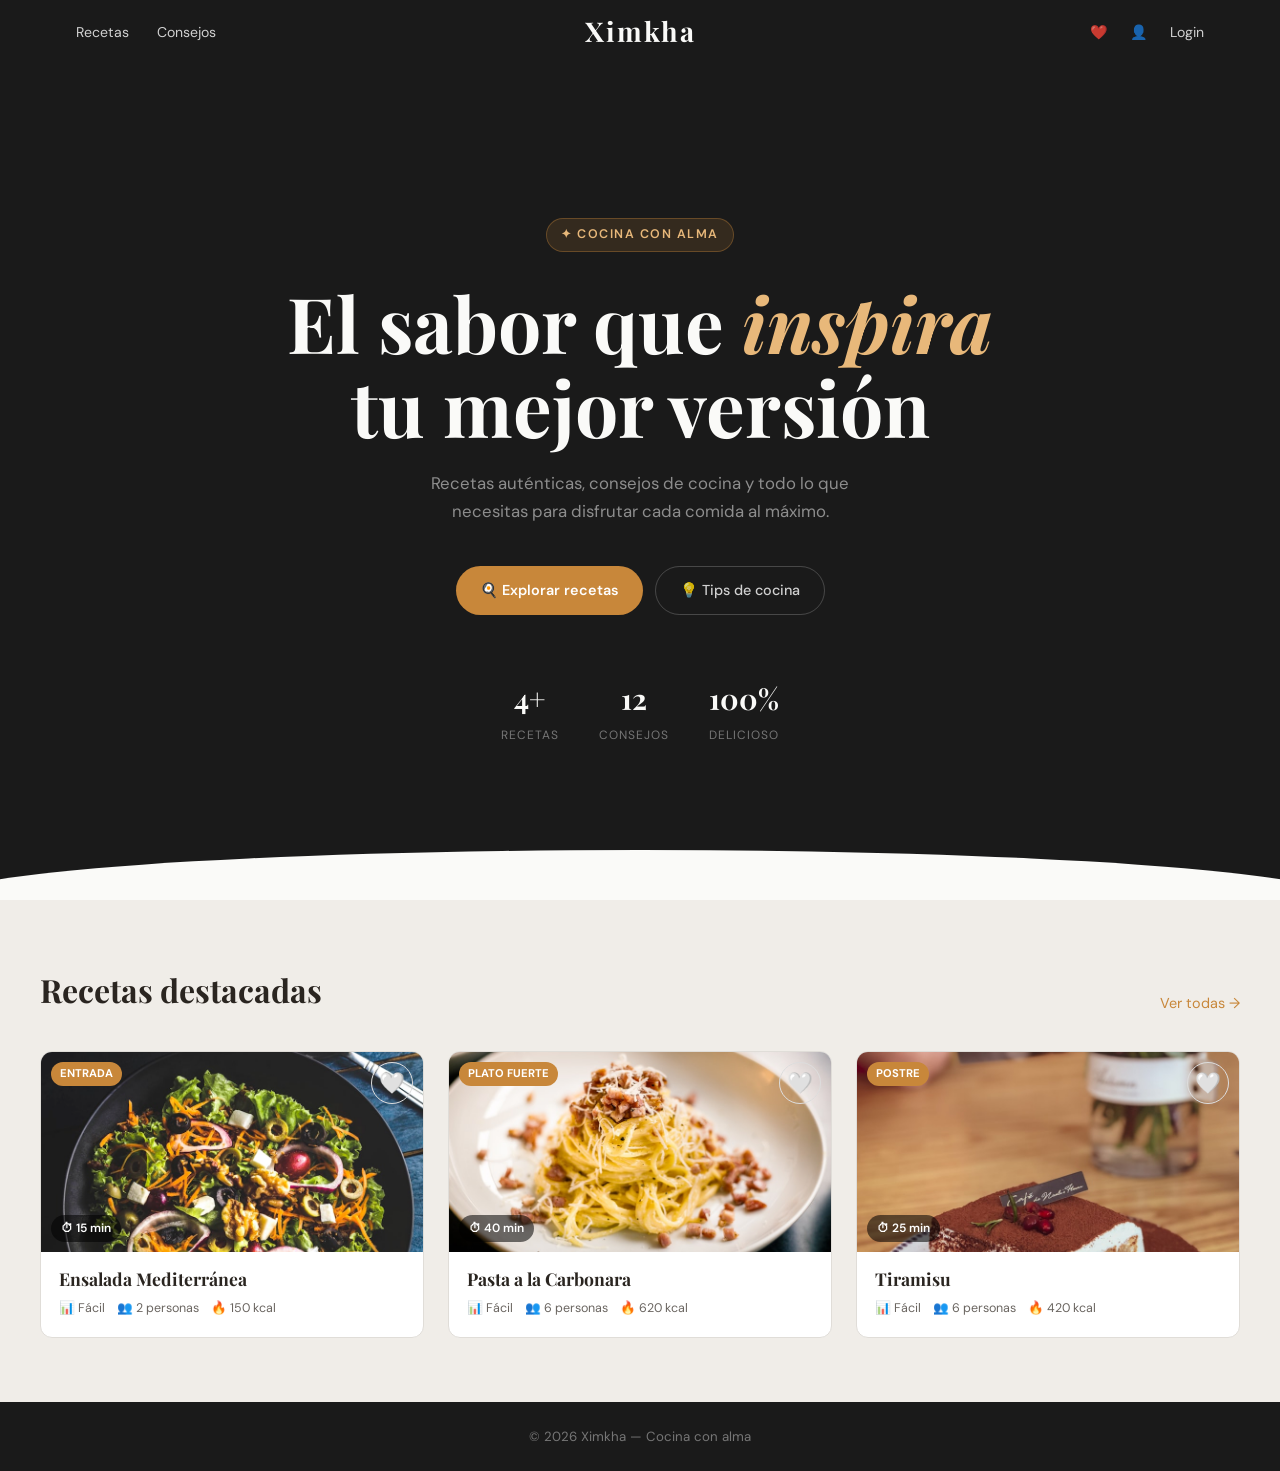
==== index.html @ c5aac01d "Actualización" ====
<!DOCTYPE html>
<html lang="es">
<head>
    <meta charset="UTF-8">
    <meta name="viewport" content="width=device-width, initial-scale=1.0">
    <title>Ximkha - Cocina con alma</title>
    <link rel="stylesheet" href="css/estilos.css">
</head>
<body>

<header>
    <nav class="barra-navegacion">
        <ul class="menu izquierda">
            <li><a href="html/recetas.html">Recetas</a></li>
            <li><a href="html/consejos.html">Consejos</a></li>
        </ul>
        <a href="index.html" class="logo">Ximkha</a>
        <ul class="menu derecha">
            <li><a href="html/favoritos.html" class="icono" title="Favoritos">❤️</a></li>
            <li><a href="html/usuario.html" class="icono" title="Usuario">👤</a></li>
            <li><a href="html/login.html">Login</a></li>
        </ul>
    </nav>
</header>

<main>
    <!-- HERO -->
    <section class="hero">
        <span class="hero-badge">✦ Cocina con alma</span>
        <h1>El sabor que <em>inspira</em><br>tu mejor versión</h1>
        <p class="hero-subtitulo">Recetas auténticas, consejos de cocina y todo lo que necesitas para disfrutar cada comida al máximo.</p>
        <div class="hero-botones">
            <a href="html/recetas.html" class="btn-primario">🍳 Explorar recetas</a>
            <a href="html/consejos.html" class="btn-secundario">💡 Tips de cocina</a>
        </div>
        <div class="hero-stats">
            <div class="hero-stat">
                <span class="hero-stat-num">4+</span>
                <span class="hero-stat-label">Recetas</span>
            </div>
            <div class="hero-stat">
                <span class="hero-stat-num">12</span>
                <span class="hero-stat-label">Consejos</span>
            </div>
            <div class="hero-stat">
                <span class="hero-stat-num">100%</span>
                <span class="hero-stat-label">Delicioso</span>
            </div>
        </div>
        <div class="hero-divider"></div>
    </section>

    <!-- RECETAS DESTACADAS -->
    <section class="seccion-recetas" style="background: var(--gris-suave);">
        <div class="seccion-header">
            <h2>Recetas destacadas</h2>
            <a href="html/recetas.html">Ver todas →</a>
        </div>
        <div id="recetas-destacadas" class="grid-recetas">
            <p style="text-align:center;color:var(--texto-suave);padding:40px;">Cargando recetas...</p>
        </div>
    </section>
</main>

<footer>
    <p>&copy; 2026 Ximkha — Cocina con alma</p>
</footer>

<script src="js/favoritos.js"></script>
<script>
    // Carga las primeras 3 recetas del XML para mostrar en la portada
    function cargarDestacadas() {
        const xhttp = new XMLHttpRequest();
        xhttp.onload = function () {
            const xml = xhttp.responseXML;
            const lista = xml.getElementsByTagName("receta");
            const contenedor = document.getElementById("recetas-destacadas");
            let html = "";

            const total = Math.min(lista.length, 3); // Solo las primeras 3
            for (let i = 0; i < total; i++) {
                const nombre = lista[i].getElementsByTagName("nombre")[0].childNodes[0].nodeValue;
                const categoria = lista[i].getElementsByTagName("categoria")[0].childNodes[0].nodeValue;
                const tiempo = lista[i].getElementsByTagName("tiempo")[0].childNodes[0].nodeValue;
                const dificultad = lista[i].getElementsByTagName("dificultad")[0].childNodes[0].nodeValue;
                const porciones = lista[i].getElementsByTagName("porciones")[0].childNodes[0].nodeValue;
                const calorias = lista[i].getElementsByTagName("calorias")[0].childNodes[0].nodeValue;
                const imagen = lista[i].getElementsByTagName("imagen")[0].childNodes[0].nodeValue;
                const slug = lista[i].getElementsByTagName("slug")[0].childNodes[0].nodeValue;

                html += `
                    <a href="detalle.html?id=${i}" class="tarjeta-receta">
                        <div class="tarjeta-imagen">
                            <img src="${imagen}" alt="${nombre}" />
                            <span class="tarjeta-categoria">${categoria}</span>
                            <span class="tarjeta-badge">⏱ ${tiempo}</span>
                            <button class="btn-favorito-flotante btn-favorito-grande"
                                    data-receta="${slug}"
                                    onclick="event.preventDefault(); event.stopPropagation();">🤍</button>
                        </div>
                        <div class="info-receta">
                            <h3>${nombre}</h3>
                            <div class="receta-meta">
                                <span>📊 ${dificultad}</span>
                                <span>👥 ${porciones}</span>
                                <span>🔥 ${calorias}</span>
                            </div>
                        </div>
                    </a>`;
            }

            contenedor.innerHTML = html;

            // Activar favoritos en los botones recién creados
            if (window.gestorFavoritos) {
                window.gestorFavoritos.configurarBotonesFavoritos();
            }
        };
        xhttp.open("GET", "../xml/recetas.xml");
        xhttp.send();
    }

    document.addEventListener("DOMContentLoaded", cargarDestacadas);
</script>

</body>
</html>
---- css/estilos.css ----
@import url('https://fonts.googleapis.com/css2?family=Playfair+Display:wght@400;600;700&family=DM+Sans:wght@300;400;500;600&display=swap');

* {
    margin: 0;
    padding: 0;
    box-sizing: border-box;
}

/* Variables de color */
:root {
    --negro: #1a1a1a;
    --blanco: #fafaf8;
    --crema: #f5f0e8;
    --acento: #c8873a;
    --acento-oscuro: #a06828;
    --gris-suave: #f0ede8;
    --texto: #2a2520;
    --texto-suave: #6a6560;
    --radio: 12px;
}

body {
    font-family: 'DM Sans', sans-serif;
    background-color: var(--blanco);
    color: var(--texto);
    line-height: 1.6;
}

/* Navegacion */
header {
    background-color: var(--negro);
    position: sticky;
    top: 0;
    z-index: 100;
}

.barra-navegacion {
    display: flex;
    justify-content: space-between;
    align-items: center;
    max-width: 1200px;
    margin: 0 auto;
    padding: 0 24px;
    height: 64px;
}

.menu {
    list-style: none;
    display: flex;
    gap: 4px;
    align-items: center;
}

.menu.izquierda { flex: 1; }
.menu.derecha   { flex: 1; justify-content: flex-end; }

.logo {
    font-family: 'Playfair Display', serif;
    font-size: 1.7rem;
    font-weight: 700;
    color: var(--blanco);
    text-decoration: none;
    letter-spacing: 2px;
    flex: 1;
    text-align: center;
}
.logo:hover { color: var(--acento); }

.menu > li > a {
    color: rgba(255,255,255,0.8);
    text-decoration: none;
    font-size: 0.88rem;
    padding: 7px 12px;
    border-radius: 6px;
    display: block;
}
.menu > li > a:hover {
    color: #fff;
    background: rgba(255,255,255,0.1);
}

.icono {
    font-size: 1.2rem;
    display: flex;
    align-items: center;
    justify-content: center;
    width: 36px;
    height: 36px;
    border-radius: 50%;
}
.icono:hover { background: rgba(255,255,255,0.1) !important; }
.icono.activo { background: rgba(200,135,58,0.25) !important; }

/* Hero */
.hero {
    min-height: calc(100vh - 64px);
    background: var(--negro);
    display: flex;
    flex-direction: column;
    align-items: center;
    justify-content: center;
    text-align: center;
    padding: 60px 24px;
    position: relative;
}

.hero-badge {
    display: inline-block;
    background: rgba(200,135,58,0.15);
    border: 1px solid rgba(200,135,58,0.35);
    color: #e8b87a;
    font-size: 0.78rem;
    font-weight: 600;
    letter-spacing: 1.5px;
    text-transform: uppercase;
    padding: 6px 14px;
    border-radius: 50px;
    margin-bottom: 28px;
}

.hero h1 {
    font-family: 'Playfair Display', serif;
    font-size: clamp(2.8rem, 6vw, 5rem);
    font-weight: 700;
    color: var(--blanco);
    line-height: 1.1;
    margin-bottom: 20px;
}

.hero h1 em {
    font-style: italic;
    color: #e8b87a;
}

.hero-subtitulo {
    font-size: 1.05rem;
    color: rgba(255,255,255,0.5);
    max-width: 460px;
    margin-bottom: 40px;
    line-height: 1.7;
}

.hero-botones {
    display: flex;
    gap: 12px;
    flex-wrap: wrap;
    justify-content: center;
    margin-bottom: 60px;
}

/* Botones generales */
.btn-primario {
    display: inline-flex;
    align-items: center;
    gap: 8px;
    background: var(--acento);
    color: #fff;
    padding: 12px 24px;
    border-radius: 50px;
    text-decoration: none;
    font-weight: 600;
    font-size: 0.9rem;
    border: none;
    cursor: pointer;
    font-family: 'DM Sans', sans-serif;
    transition: background 0.2s;
}
.btn-primario:hover { background: var(--acento-oscuro); }

.btn-secundario {
    display: inline-flex;
    align-items: center;
    gap: 8px;
    background: transparent;
    color: rgba(255,255,255,0.8);
    padding: 12px 24px;
    border-radius: 50px;
    text-decoration: none;
    font-weight: 500;
    font-size: 0.9rem;
    border: 1px solid rgba(255,255,255,0.2);
    cursor: pointer;
    font-family: 'DM Sans', sans-serif;
    transition: background 0.2s;
}
.btn-secundario:hover {
    background: rgba(255,255,255,0.1);
    color: #fff;
}

/* Stats del hero */
.hero-stats {
    display: flex;
    gap: 40px;
}

.hero-stat { text-align: center; }

.hero-stat-num {
    font-family: 'Playfair Display', serif;
    font-size: 1.8rem;
    font-weight: 700;
    color: var(--blanco);
    display: block;
}

.hero-stat-label {
    font-size: 0.75rem;
    color: rgba(255,255,255,0.4);
    text-transform: uppercase;
    letter-spacing: 1px;
}

.hero-divider {
    position: absolute;
    bottom: 0;
    left: 0;
    right: 0;
    height: 50px;
    background: var(--blanco);
    clip-path: ellipse(55% 100% at 50% 100%);
}

/* Seccion de recetas */
.seccion-recetas {
    padding: 64px 24px;
    background: var(--blanco);
}

/* Controles de filtrado en recetas.html */
.controles-recetas {
    max-width: 1200px;
    margin: 0 auto 36px;
    display: flex;
    flex-direction: column;
    align-items: center;
    gap: 20px;
}

.buscador-recetas {
    width: 100%;
    max-width: 480px;
}

.buscador-recetas input {
    width: 100%;
    padding: 10px 20px;
    border: 1.5px solid #ddd;
    border-radius: 50px;
    font-size: 0.92rem;
    font-family: 'DM Sans', sans-serif;
    color: var(--texto);
    background: #fff;
    outline: none;
    transition: border-color 0.2s, box-shadow 0.2s;
}
.buscador-recetas input:focus {
    border-color: var(--acento);
    box-shadow: 0 0 0 3px rgba(200,135,58,0.12);
}

.categorias-recetas {
    display: flex;
    justify-content: center;
    gap: 8px;
    flex-wrap: wrap;
}

/* .seccion-header sigue igual para index.html */
.seccion-header {
    max-width: 1200px;
    margin: 0 auto 36px;
    display: flex;
    align-items: flex-end;
    justify-content: space-between;
}

.seccion-header h2 {
    font-family: 'Playfair Display', serif;
    font-size: 2rem;
    color: var(--texto);
}

.seccion-header a {
    color: var(--acento);
    text-decoration: none;
    font-size: 0.9rem;
}
.seccion-header a:hover { color: var(--acento-oscuro); }

.grid-recetas {
    display: grid;
    grid-template-columns: repeat(3, 1fr);
    gap: 24px;
    max-width: 1200px;
    margin: 0 auto;
}

/* Tarjetas de receta */
.tarjeta-receta {
    text-decoration: none;
    color: inherit;
    background: #fff;
    border-radius: var(--radio);
    overflow: hidden;
    border: 1px solid #e0ddd8;
    transition: transform 0.2s, border-color 0.2s;
    display: flex;
    flex-direction: column;
}

.tarjeta-receta:hover {
    transform: translateY(-4px);
    border-color: var(--acento);
}

.tarjeta-imagen {
    position: relative;
    overflow: hidden;
    height: 200px;
}

.tarjeta-imagen img {
    width: 100%;
    height: 100%;
    object-fit: cover;
}

.tarjeta-badge {
    position: absolute;
    bottom: 10px;
    left: 10px;
    background: rgba(0,0,0,0.55);
    color: #fff;
    font-size: 0.75rem;
    font-weight: 600;
    padding: 4px 10px;
    border-radius: 50px;
}

.tarjeta-categoria {
    position: absolute;
    top: 10px;
    left: 10px;
    background: var(--acento);
    color: #fff;
    font-size: 0.7rem;
    font-weight: 700;
    padding: 3px 9px;
    border-radius: 50px;
    text-transform: uppercase;
}

.btn-favorito-flotante {
    position: absolute;
    top: 10px;
    right: 10px;
    background: rgba(255,255,255,0.9);
    border: none;
    width: 36px;
    height: 36px;
    border-radius: 50%;
    font-size: 1rem;
    cursor: pointer;
    display: flex;
    align-items: center;
    justify-content: center;
    z-index: 2;
}
.btn-favorito-flotante:hover { background: #fff; }

.info-receta {
    padding: 16px 18px 18px;
    flex: 1;
    display: flex;
    flex-direction: column;
    gap: 8px;
}

.info-receta h3 {
    font-family: 'Playfair Display', serif;
    font-size: 1.1rem;
    color: var(--texto);
    line-height: 1.3;
}

.receta-meta {
    display: flex;
    gap: 12px;
    font-size: 0.78rem;
    color: var(--texto-suave);
}

/* Boton favorito grande */
.btn-favorito-grande {
    background: none;
    border: 1.5px solid #ddd;
    font-size: 1.3rem;
    cursor: pointer;
    padding: 6px;
    border-radius: 50%;
    width: 42px;
    height: 42px;
    display: flex;
    align-items: center;
    justify-content: center;
    flex-shrink: 0;
    transition: border-color 0.2s;
}
.btn-favorito-grande:hover { border-color: #e74c3c; }
.btn-favorito-grande.favorito-activo { color: #e74c3c; border-color: #e74c3c; }

/* Breadcrumb */
.breadcrumb {
    max-width: 1200px;
    margin: 0 auto 24px;
    font-size: 0.83rem;
    color: var(--texto-suave);
    padding: 10px 16px;
    background: var(--gris-suave);
    border-radius: 8px;
}
.breadcrumb a {
    text-decoration: none;
    color: var(--texto-suave);
}
.breadcrumb a:hover { color: var(--acento); }
.breadcrumb span { color: var(--texto); font-weight: 600; }

/* Pagina detalle */
.contenido-receta {
    padding: 48px 24px;
    background: var(--gris-suave);
    min-height: 100vh;
}

.contenedor-receta {
    max-width: 1100px;
    margin: 0 auto;
    background: #fff;
    border-radius: 16px;
    border: 1px solid #e0ddd8;
    overflow: hidden;
}

.header-receta {
    display: grid;
    grid-template-columns: 1fr 1fr;
    min-height: 420px;
}

.imagen-receta img {
    width: 100%;
    height: 100%;
    object-fit: cover;
    display: block;
}

.info-basica {
    padding: 36px 40px;
    display: flex;
    flex-direction: column;
    gap: 20px;
    overflow-y: auto;
    max-height: 420px;
}

.info-basica h1 {
    font-family: 'Playfair Display', serif;
    font-size: 1.8rem;
    color: var(--texto);
    line-height: 1.2;
}

.datos-receta {
    display: flex;
    flex-wrap: wrap;
    gap: 8px;
    align-items: center;
}

.dato {
    display: flex;
    align-items: center;
    gap: 6px;
    background: var(--gris-suave);
    padding: 6px 12px;
    border-radius: 50px;
    font-size: 0.85rem;
    color: var(--texto);
    border: 1px solid #e0ddd8;
}

.descripcion h3, .tabla-nutricional h3 {
    font-family: 'Playfair Display', serif;
    color: var(--texto);
    margin-bottom: 10px;
    font-size: 1.1rem;
}
.descripcion p { color: var(--texto-suave); font-size: 0.93rem; line-height: 1.7; }

/* Tabla nutricional */
.valores-nutricionales {
    display: grid;
    grid-template-columns: repeat(4, 1fr);
    gap: 8px;
}

.valor-nutricional {
    text-align: center;
    background: var(--acento);
    color: white;
    padding: 12px 6px;
    border-radius: 10px;
}

.valor-nutricional .numero {
    display: block;
    font-family: 'Playfair Display', serif;
    font-size: 1.3rem;
    font-weight: 700;
    margin-bottom: 2px;
}
.valor-nutricional .unidad { font-size: 0.72rem; opacity: 0.85; }

/* Ingredientes y pasos */
.contenido-receta-detalle {
    display: grid;
    grid-template-columns: 1fr 1fr;
    gap: 40px;
    padding: 40px;
}

.ingredientes h2, .pasos h2 {
    font-family: 'Playfair Display', serif;
    color: var(--texto);
    margin-bottom: 20px;
    font-size: 1.4rem;
    padding-bottom: 10px;
    border-bottom: 2px solid var(--acento);
}

.lista-ingredientes {
    list-style: none;
    padding: 0;
}

.lista-ingredientes li {
    padding: 10px 0 10px 20px;
    border-bottom: 1px solid var(--gris-suave);
    color: var(--texto);
    font-size: 0.92rem;
    position: relative;
}
.lista-ingredientes li:before {
    content: "•";
    color: var(--acento);
    position: absolute;
    left: 0;
    font-size: 1.2rem;
    line-height: 1.4;
}

.lista-pasos {
    padding-left: 0;
    list-style: none;
    counter-reset: pasos;
}

.lista-pasos li {
    padding: 12px 0 12px 46px;
    border-bottom: 1px solid var(--gris-suave);
    color: var(--texto);
    font-size: 0.92rem;
    position: relative;
    counter-increment: pasos;
    line-height: 1.6;
}

.lista-pasos li:before {
    content: counter(pasos);
    position: absolute;
    left: 0;
    top: 12px;
    background: var(--acento);
    color: white;
    width: 28px;
    height: 28px;
    border-radius: 50%;
    display: flex;
    align-items: center;
    justify-content: center;
    font-weight: 700;
    font-size: 0.8rem;
}

.consejos {
    background: var(--crema);
    padding: 28px 40px;
    border-top: 1px solid #e0ddd8;
}
.consejos h3 {
    font-family: 'Playfair Display', serif;
    color: var(--texto);
    margin-bottom: 10px;
    font-size: 1.1rem;
}
.consejos p { color: var(--texto-suave); line-height: 1.7; font-size: 0.92rem; }

/* Pagina de consejos */
.seccion-consejos {
    padding: 64px 24px;
    background: var(--gris-suave);
    min-height: 100vh;
}

.header-consejos {
    text-align: center;
    margin-bottom: 48px;
    max-width: 600px;
    margin-left: auto;
    margin-right: auto;
}

.header-consejos h2 {
    font-family: 'Playfair Display', serif;
    font-size: 2.4rem;
    color: var(--texto);
    margin-bottom: 10px;
}

.subtitulo-consejos {
    font-size: 1rem;
    color: var(--texto-suave);
    font-style: italic;
}

.contenedor-consejos { max-width: 1200px; margin: 0 auto; }

.categorias-consejos {
    display: flex;
    justify-content: center;
    gap: 8px;
    margin-bottom: 36px;
    flex-wrap: wrap;
}

.btn-categoria {
    background: #fff;
    border: 1.5px solid #ddd;
    padding: 8px 18px;
    border-radius: 50px;
    cursor: pointer;
    color: var(--texto-suave);
    font-size: 0.85rem;
    font-family: 'DM Sans', sans-serif;
    transition: border-color 0.2s, color 0.2s;
}
.btn-categoria:hover { border-color: var(--acento); color: var(--acento); }
.btn-categoria.activo {
    background: var(--negro);
    border-color: var(--negro);
    color: #fff;
}

.grid-consejos {
    display: grid;
    grid-template-columns: repeat(auto-fit, minmax(280px, 1fr));
    gap: 20px;
    margin-bottom: 48px;
}

.tarjeta-consejo {
    background: #fff;
    border-radius: var(--radio);
    padding: 24px;
    border: 1px solid #e0ddd8;
    border-top: 3px solid var(--acento);
    transition: transform 0.2s;
}
.tarjeta-consejo:hover { transform: translateY(-3px); }

.icono-consejo { font-size: 2rem; margin-bottom: 14px; text-align: center; }
.tarjeta-consejo h3 {
    font-family: 'Playfair Display', serif;
    color: var(--texto);
    margin-bottom: 10px;
    font-size: 1.05rem;
    text-align: center;
}
.tarjeta-consejo p {
    color: var(--texto-suave);
    line-height: 1.6;
    margin-bottom: 14px;
    text-align: center;
    font-size: 0.9rem;
}

.dificultad {
    padding: 4px 12px;
    border-radius: 50px;
    font-size: 0.72rem;
    font-weight: 700;
    text-transform: uppercase;
    display: block;
    width: fit-content;
    margin: 0 auto;
}
.dificultad.basico { background: #edf7f0; color: #1e8449; border: 1px solid #a9dfbf; }
.dificultad.intermedio { background: #fef9e7; color: #b7770d; border: 1px solid #f9e79f; }
.dificultad.avanzado { background: #fdf2f2; color: #c0392b; border: 1px solid #fadbd8; }

.consejo-destacado {
    background: var(--negro);
    color: #fff;
    border-radius: 16px;
    padding: 40px;
    text-align: center;
    max-width: 760px;
    margin: 0 auto;
}
.consejo-destacado h3 {
    font-family: 'Playfair Display', serif;
    font-size: 1.4rem;
    margin-bottom: 20px;
    color: #e8b87a;
}
.consejo-dia {
    background: rgba(255,255,255,0.07);
    border-radius: 12px;
    padding: 24px;
    border: 1px solid rgba(255,255,255,0.1);
}
.consejo-dia h4 {
    font-family: 'Playfair Display', serif;
    font-size: 1.1rem;
    margin-bottom: 10px;
    color: #fff;
}
.consejo-dia p { color: rgba(255,255,255,0.7); line-height: 1.7; }

/* Pagina de favoritos */
.seccion-favoritos {
    padding: 64px 24px;
    background: var(--gris-suave);
    min-height: 80vh;
}

.header-favoritos { text-align: center; margin-bottom: 36px; }
.header-favoritos h2 {
    font-family: 'Playfair Display', serif;
    font-size: 2.2rem;
    color: var(--texto);
    margin-bottom: 10px;
}

.contador-favoritos { font-size: 1rem; color: var(--texto-suave); }
.contador-favoritos span { color: var(--acento); font-weight: 700; }

.mensaje-vacio {
    text-align: center;
    padding: 64px 20px;
    max-width: 440px;
    margin: 0 auto;
}
.icono-corazon { font-size: 3rem; margin-bottom: 16px; opacity: 0.5; }
.mensaje-vacio h3 {
    font-family: 'Playfair Display', serif;
    font-size: 1.5rem;
    color: var(--texto);
    margin-bottom: 12px;
}
.mensaje-vacio p { color: var(--texto-suave); line-height: 1.7; margin-bottom: 24px; }

.btn-explorar {
    display: inline-flex;
    align-items: center;
    gap: 8px;
    background: var(--negro);
    color: white;
    padding: 12px 24px;
    text-decoration: none;
    border-radius: 50px;
    font-weight: 600;
    transition: background 0.2s;
}
.btn-explorar:hover { background: var(--acento); }

.acciones-favoritos { text-align: center; margin-top: 36px; }
.btn-limpiar {
    background: transparent;
    color: #c0392b;
    padding: 10px 22px;
    border: 1.5px solid #c0392b;
    border-radius: 50px;
    font-weight: 600;
    cursor: pointer;
    font-family: 'DM Sans', sans-serif;
    display: none;
    transition: background 0.2s, color 0.2s;
}
.btn-limpiar:hover { background: #c0392b; color: #fff; }

/* Enlace ver receta */
.btn-ver-receta {
    background: var(--acento);
    color: white;
    padding: 7px 14px;
    text-decoration: none;
    border-radius: 50px;
    font-size: 0.83rem;
    font-weight: 600;
    transition: background 0.2s;
}
.btn-ver-receta:hover { background: var(--acento-oscuro); }

/* Perfil de usuario */
.seccion-usuario {
    padding: 64px 24px;
    background: var(--gris-suave);
    min-height: 100vh;
}

.contenedor-usuario {
    max-width: 900px;
    margin: 0 auto;
    display: flex;
    flex-direction: column;
    gap: 24px;
}

.perfil-usuario {
    background: var(--negro);
    padding: 32px;
    border-radius: 16px;
    display: flex;
    align-items: center;
    gap: 28px;
    color: #fff;
}

.avatar-usuario { position: relative; }
.avatar-usuario img {
    width: 110px;
    height: 110px;
    border-radius: 50%;
    object-fit: cover;
    border: 3px solid rgba(200,135,58,0.5);
}
.btn-cambiar-avatar {
    position: absolute;
    bottom: 2px;
    right: 2px;
    background: var(--acento);
    color: white;
    border: none;
    width: 28px;
    height: 28px;
    border-radius: 50%;
    cursor: pointer;
    font-size: 0.85rem;
    transition: background 0.2s;
}
.btn-cambiar-avatar:hover { background: #e8b87a; }

.info-usuario h1 {
    font-family: 'Playfair Display', serif;
    font-size: 1.8rem;
    margin-bottom: 6px;
}
.info-usuario p { color: rgba(255,255,255,0.6); font-size: 0.9rem; margin-bottom: 4px; }
.fecha-registro { font-size: 0.8rem !important; font-style: italic; }

.estadisticas-usuario {
    display: grid;
    grid-template-columns: repeat(3, 1fr);
    gap: 14px;
}

.stat-card {
    background: #fff;
    padding: 24px;
    border-radius: var(--radio);
    border: 1px solid #e0ddd8;
    text-align: center;
}
.stat-numero {
    font-family: 'Playfair Display', serif;
    font-size: 2.2rem;
    font-weight: 700;
    color: var(--acento);
    margin-bottom: 6px;
}
.stat-titulo { color: var(--texto-suave); font-size: 0.87rem; }

.formulario-perfil,
.preferencias-usuario,
.acciones-cuenta {
    background: #fff;
    padding: 30px;
    border-radius: var(--radio);
    border: 1px solid #e0ddd8;
}

.formulario-perfil h2,
.preferencias-usuario h2,
.acciones-cuenta h2 {
    font-family: 'Playfair Display', serif;
    color: var(--texto);
    margin-bottom: 24px;
    font-size: 1.5rem;
}

.campo-formulario { margin-bottom: 18px; }
.campo-formulario label {
    display: block;
    margin-bottom: 6px;
    color: var(--texto);
    font-weight: 500;
    font-size: 0.88rem;
}
.campo-formulario input,
.campo-formulario textarea {
    width: 100%;
    padding: 10px 14px;
    border: 1.5px solid #ddd;
    border-radius: 8px;
    font-size: 0.92rem;
    font-family: 'DM Sans', sans-serif;
    background: var(--gris-suave);
    color: var(--texto);
    transition: border-color 0.2s;
}
.campo-formulario input:focus,
.campo-formulario textarea:focus {
    outline: none;
    border-color: var(--acento);
    background: #fff;
}

.botones-formulario { display: flex; gap: 10px; margin-top: 20px; }

.btn-guardar {
    background: var(--negro);
    color: white;
    padding: 10px 24px;
    border: none;
    border-radius: 50px;
    font-weight: 600;
    cursor: pointer;
    font-family: 'DM Sans', sans-serif;
    transition: background 0.2s;
}
.btn-guardar:hover { background: var(--acento); }

.btn-cancelar {
    background: transparent;
    color: var(--texto-suave);
    padding: 10px 24px;
    border: 1.5px solid #ddd;
    border-radius: 50px;
    cursor: pointer;
    font-family: 'DM Sans', sans-serif;
}
.btn-cancelar:hover { background: var(--gris-suave); }

/* Switches */
.opciones-preferencias { display: flex; flex-direction: column; gap: 16px; }
.opcion-preferencia {
    display: flex;
    align-items: center;
    gap: 16px;
    padding: 12px 0;
    border-bottom: 1px solid var(--gris-suave);
}
.switch { position: relative; display: inline-block; width: 50px; height: 28px; flex-shrink: 0; }
.switch input { opacity: 0; width: 0; height: 0; }
.slider {
    position: absolute;
    cursor: pointer;
    inset: 0;
    background-color: #ccc;
    transition: 0.3s;
    border-radius: 28px;
}
.slider:before {
    position: absolute;
    content: "";
    height: 20px;
    width: 20px;
    left: 4px;
    bottom: 4px;
    background: white;
    transition: 0.3s;
    border-radius: 50%;
}
input:checked + .slider { background-color: var(--acento); }
input:checked + .slider:before { transform: translateX(22px); }
.info-opcion h3 { color: var(--texto); font-size: 0.95rem; font-weight: 600; margin-bottom: 2px; }
.info-opcion p { color: var(--texto-suave); font-size: 0.82rem; margin: 0; }

/* Botones de cuenta */
.botones-cuenta { display: flex; flex-direction: column; gap: 10px; }
.botones-cuenta button {
    padding: 12px 18px;
    border: none;
    border-radius: 8px;
    font-weight: 600;
    cursor: pointer;
    text-align: left;
    font-family: 'DM Sans', sans-serif;
    font-size: 0.92rem;
    transition: filter 0.2s;
}
.btn-cambiar-password { background: #fef9e7; color: #b7770d; }
.btn-exportar-datos { background: #edf7f0; color: #1e8449; }
.btn-eliminar-cuenta { background: #fdf2f2; color: #c0392b; }
.botones-cuenta button:hover { filter: brightness(0.93); }

/* Notificaciones */
.notificacion {
    position: fixed;
    top: 72px;
    right: 16px;
    padding: 12px 20px;
    border-radius: 8px;
    color: white;
    font-weight: 600;
    z-index: 9999;
    opacity: 0;
    transform: translateX(110%);
    transition: all 0.3s;
    font-size: 0.88rem;
    max-width: 300px;
}
.notificacion.visible { opacity: 1; transform: translateX(0); }
.notificacion.success { background: #1e8449; }
.notificacion.agregar { background: var(--acento); }
.notificacion.eliminar { background: #c0392b; }
.notificacion.error { background: #c0392b; }

   /* Página de login */

.seccion-auth {
    min-height: calc(100vh - 64px);
    background: var(--gris-suave);
    display: flex;
    align-items: center;
    justify-content: center;
    padding: 40px 24px;
}

.contenedor-auth {
    background: #fff;
    border-radius: 16px;
    border: 1px solid #e0ddd8;
    width: 100%;
    max-width: 440px;
    overflow: hidden;
}

/* Tabs de login / registro */
.tabs-auth {
    display: flex;
    border-bottom: 1px solid #e0ddd8;
}

.tab-btn {
    flex: 1;
    padding: 16px;
    background: var(--gris-suave);
    border: none;
    font-family: 'DM Sans', sans-serif;
    font-size: 0.92rem;
    font-weight: 600;
    color: var(--texto-suave);
    cursor: pointer;
    transition: background 0.2s, color 0.2s;
}

.tab-btn.activo {
    background: #fff;
    color: var(--texto);
    border-bottom: 2px solid var(--acento);
}

.formulario-auth {
    padding: 32px;
}

.formulario-auth h2 {
    font-family: 'Playfair Display', serif;
    font-size: 1.6rem;
    color: var(--texto);
    margin-bottom: 6px;
}

.formulario-auth .subtitulo {
    color: var(--texto-suave);
    font-size: 0.88rem;
    margin-bottom: 28px;
}

/* Panel oculto */
.panel-auth { display: none; }
.panel-auth.activo { display: block; }

/* Error de validacion */
.error-msg {
    background: #fdf2f2;
    border: 1px solid #fadbd8;
    color: #c0392b;
    padding: 10px 14px;
    border-radius: 8px;
    font-size: 0.85rem;
    margin-bottom: 16px;
    display: none;
}

.exito-msg {
    background: #edf7f0;
    border: 1px solid #a9dfbf;
    color: #1e8449;
    padding: 10px 14px;
    border-radius: 8px;
    font-size: 0.85rem;
    margin-bottom: 16px;
    display: none;
}

.btn-auth {
    width: 100%;
    padding: 12px;
    background: var(--negro);
    color: #fff;
    border: none;
    border-radius: 50px;
    font-family: 'DM Sans', sans-serif;
    font-size: 0.95rem;
    font-weight: 600;
    cursor: pointer;
    margin-top: 8px;
    transition: background 0.2s;
}
.btn-auth:hover { background: var(--acento); }

.pie-auth {
    text-align: center;
    padding: 16px 32px 24px;
    font-size: 0.83rem;
    color: var(--texto-suave);
    border-top: 1px solid var(--gris-suave);
}
.pie-auth a {
    color: var(--acento);
    text-decoration: none;
    font-weight: 600;
}

/* Footer */
footer {
    background: var(--negro);
    color: rgba(255,255,255,0.4);
    text-align: center;
    padding: 24px;
    font-size: 0.83rem;
}

/* Animacion simple */
@keyframes fadeIn {
    from { opacity: 0; transform: translateY(10px); }
    to   { opacity: 1; transform: translateY(0); }
}

/* Responsive */
@media (max-width: 1024px) {
    .grid-recetas { grid-template-columns: repeat(2, 1fr); }
    .header-receta { grid-template-columns: 1fr; }
    .info-basica { max-height: none; }
    .contenido-receta-detalle { grid-template-columns: 1fr; gap: 28px; padding: 28px; }
    .valores-nutricionales { grid-template-columns: repeat(2, 1fr); }
}

@media (max-width: 768px) {
    .barra-navegacion {
        flex-wrap: wrap;
        height: auto;
        padding: 10px 16px;
        gap: 8px;
    }
    .menu.izquierda, .menu.derecha { flex: unset; }
    .logo { order: -1; width: 100%; text-align: center; font-size: 1.5rem; }
    .grid-recetas { grid-template-columns: 1fr; }
    .estadisticas-usuario { grid-template-columns: 1fr; }
    .hero-stats { gap: 24px; }
    .hero h1 { font-size: 2.2rem; }
    .seccion-recetas, .seccion-consejos, .seccion-favoritos,
    .seccion-usuario, .contenido-receta { padding: 48px 16px; }
    .perfil-usuario { flex-direction: column; text-align: center; }
    .botones-formulario { flex-direction: column; }
    .grid-consejos { grid-template-columns: 1fr; }
}

@media (max-width: 480px) {
    .hero-stats { flex-direction: column; gap: 14px; }
    .hero-botones { flex-direction: column; align-items: center; }
    .tarjeta-imagen { height: 180px; }
    .consejos, .consejo-destacado { padding: 20px; }
    .contenedor-auth { margin: 0 8px; }
}
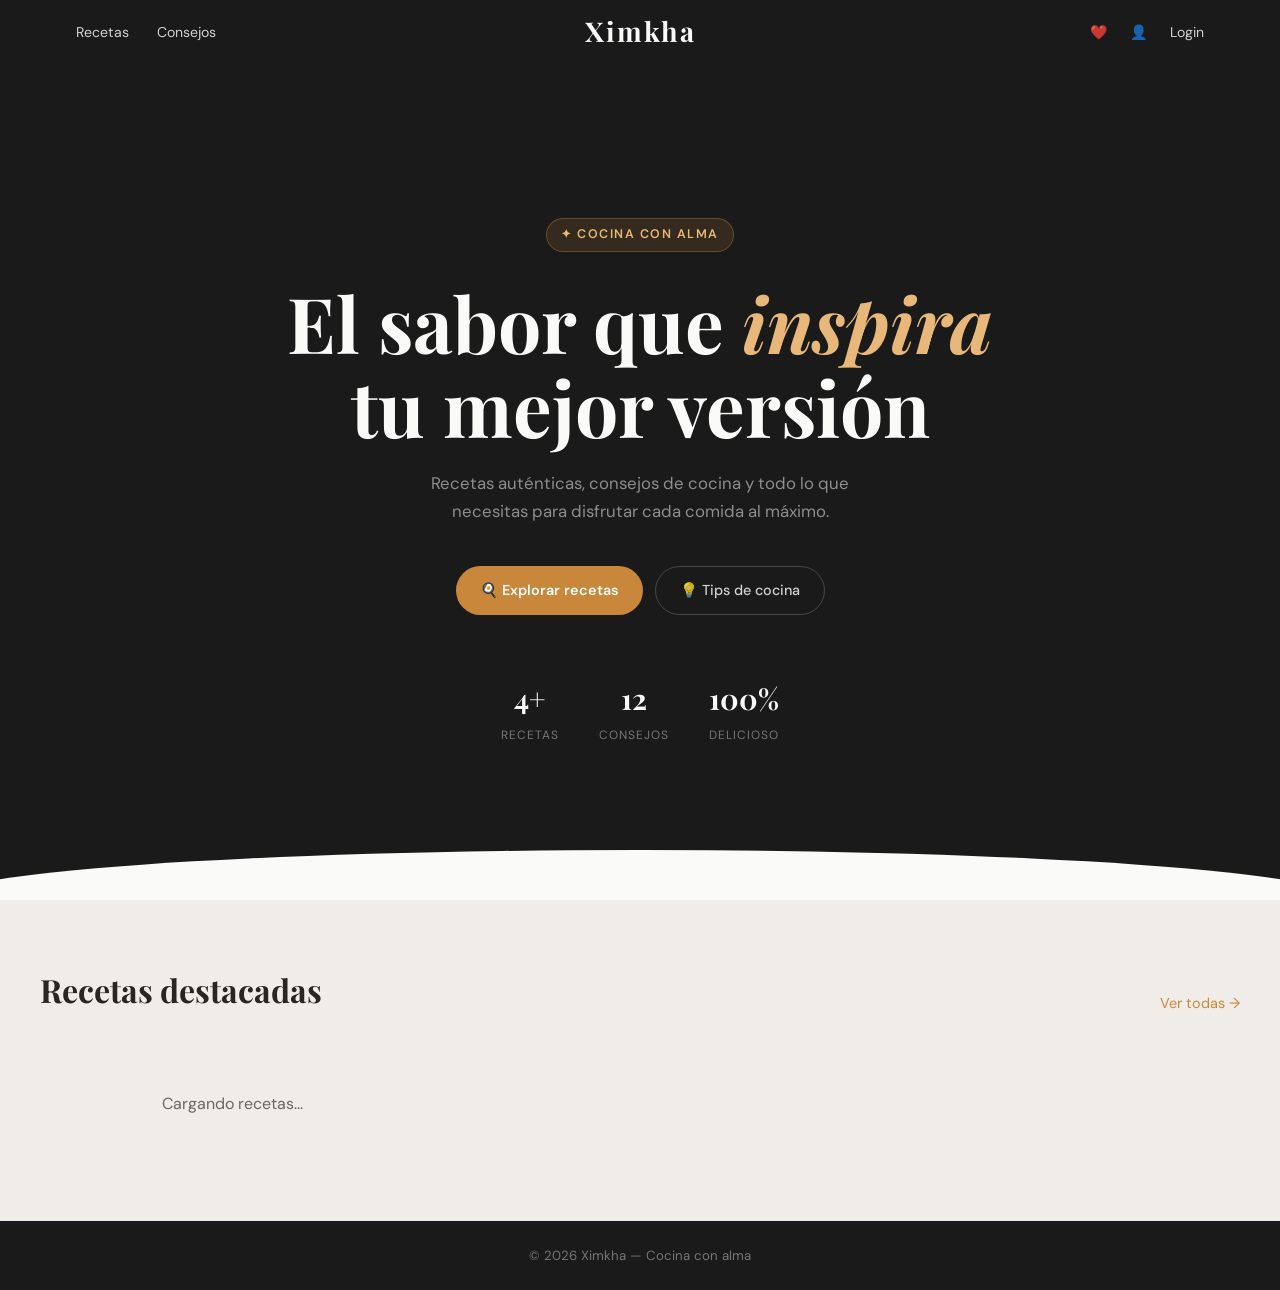
==== commit 28f7d458: "Correcciones" ====
--- a/index.html
+++ b/index.html
@@ -67,61 +67,5 @@
 </footer>
 
 <script src="js/favoritos.js"></script>
-<script>
-    // Carga las primeras 3 recetas del XML para mostrar en la portada
-    function cargarDestacadas() {
-        const xhttp = new XMLHttpRequest();
-        xhttp.onload = function () {
-            const xml = xhttp.responseXML;
-            const lista = xml.getElementsByTagName("receta");
-            const contenedor = document.getElementById("recetas-destacadas");
-            let html = "";
-
-            const total = Math.min(lista.length, 3); // Solo las primeras 3
-            for (let i = 0; i < total; i++) {
-                const nombre = lista[i].getElementsByTagName("nombre")[0].childNodes[0].nodeValue;
-                const categoria = lista[i].getElementsByTagName("categoria")[0].childNodes[0].nodeValue;
-                const tiempo = lista[i].getElementsByTagName("tiempo")[0].childNodes[0].nodeValue;
-                const dificultad = lista[i].getElementsByTagName("dificultad")[0].childNodes[0].nodeValue;
-                const porciones = lista[i].getElementsByTagName("porciones")[0].childNodes[0].nodeValue;
-                const calorias = lista[i].getElementsByTagName("calorias")[0].childNodes[0].nodeValue;
-                const imagen = lista[i].getElementsByTagName("imagen")[0].childNodes[0].nodeValue;
-                const slug = lista[i].getElementsByTagName("slug")[0].childNodes[0].nodeValue;
-
-                html += `
-                    <a href="detalle.html?id=${i}" class="tarjeta-receta">
-                        <div class="tarjeta-imagen">
-                            <img src="${imagen}" alt="${nombre}" />
-                            <span class="tarjeta-categoria">${categoria}</span>
-                            <span class="tarjeta-badge">⏱ ${tiempo}</span>
-                            <button class="btn-favorito-flotante btn-favorito-grande"
-                                    data-receta="${slug}"
-                                    onclick="event.preventDefault(); event.stopPropagation();">🤍</button>
-                        </div>
-                        <div class="info-receta">
-                            <h3>${nombre}</h3>
-                            <div class="receta-meta">
-                                <span>📊 ${dificultad}</span>
-                                <span>👥 ${porciones}</span>
-                                <span>🔥 ${calorias}</span>
-                            </div>
-                        </div>
-                    </a>`;
-            }
-
-            contenedor.innerHTML = html;
-
-            // Activar favoritos en los botones recién creados
-            if (window.gestorFavoritos) {
-                window.gestorFavoritos.configurarBotonesFavoritos();
-            }
-        };
-        xhttp.open("GET", "../xml/recetas.xml");
-        xhttp.send();
-    }
-
-    document.addEventListener("DOMContentLoaded", cargarDestacadas);
-</script>
-
 </body>
 </html>
--- a/css/estilos.css
+++ b/css/estilos.css
@@ -462,7 +462,7 @@
     flex-direction: column;
     gap: 20px;
     overflow-y: auto;
-    max-height: 420px;
+    max-height: 720px;
 }
 
 .info-basica h1 {
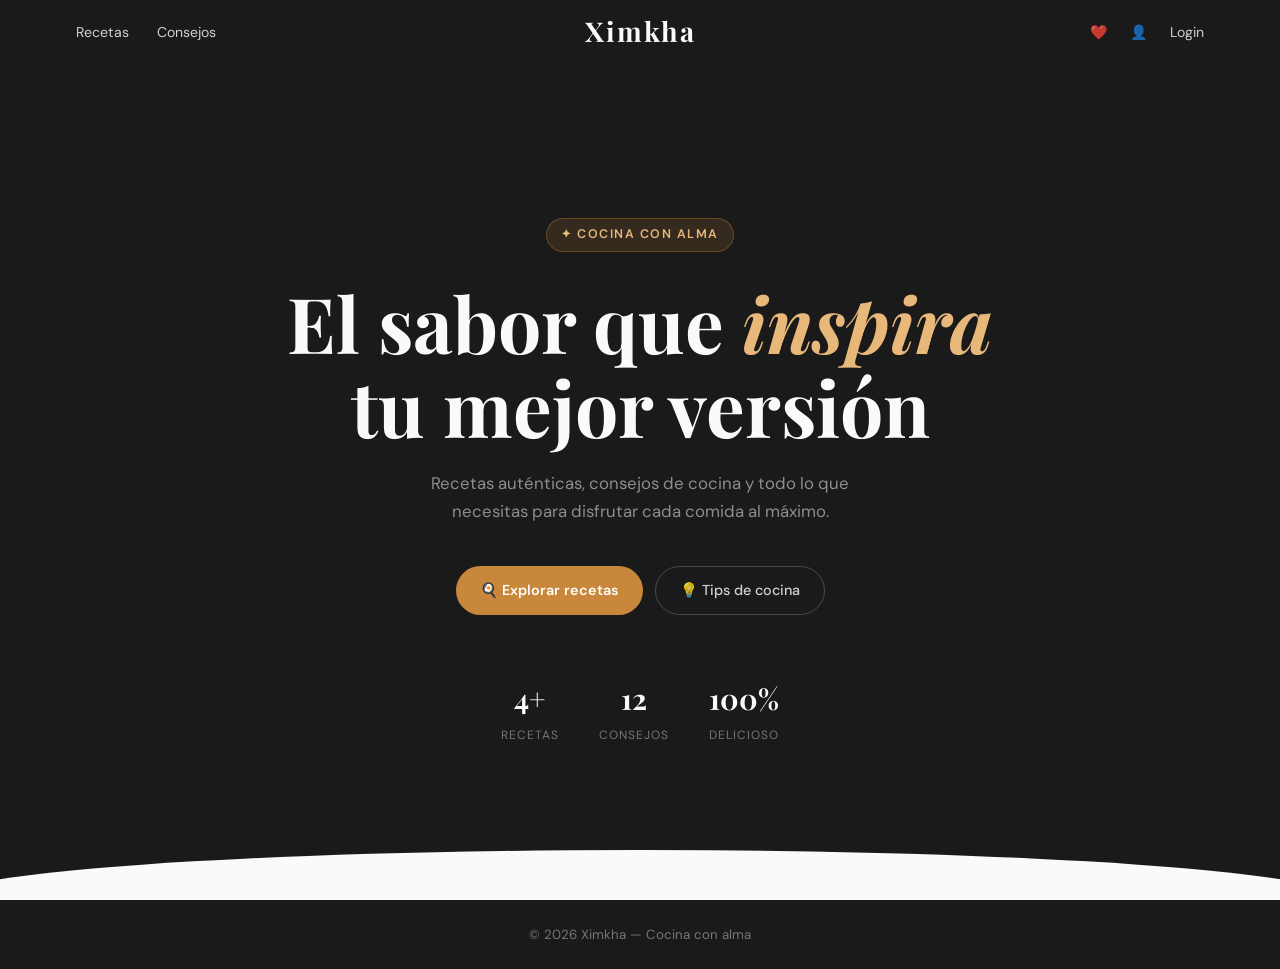
==== commit f98d9fb6: "Correcciones 2.0" ====
--- a/index.html
+++ b/index.html
@@ -49,17 +49,6 @@
         </div>
         <div class="hero-divider"></div>
     </section>
-
-    <!-- RECETAS DESTACADAS -->
-    <section class="seccion-recetas" style="background: var(--gris-suave);">
-        <div class="seccion-header">
-            <h2>Recetas destacadas</h2>
-            <a href="html/recetas.html">Ver todas →</a>
-        </div>
-        <div id="recetas-destacadas" class="grid-recetas">
-            <p style="text-align:center;color:var(--texto-suave);padding:40px;">Cargando recetas...</p>
-        </div>
-    </section>
 </main>
 
 <footer>
